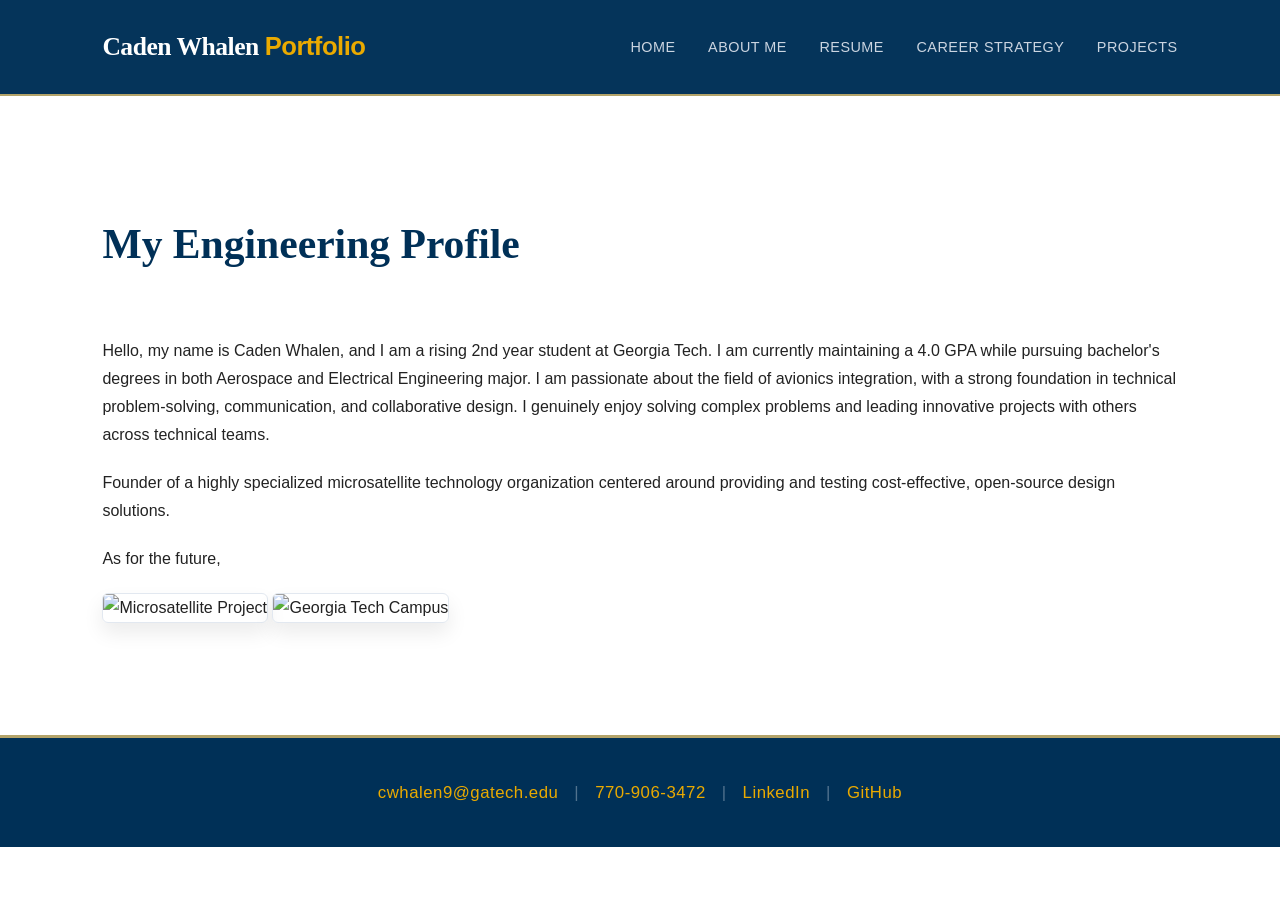
==== about.html @ 5333bf5b "Update about.html" ====
<!DOCTYPE html>
<html lang="en">
<head>
    <meta charset="UTF-8">
    <meta name="viewport" content="width=device-width, initial-scale=1.0">
    <title>Biography | ECE ePortfolio</title>
    <link rel="stylesheet" href="style.css">
</head>
<body>
<!-- Updated Header Blueprint -->
    <header>
        <div class="logo">Caden Whalen <span class="gold-accent">Portfolio</span></div>
        <nav>
            <a href="index.html">Home</a>
            <a href="about.html">About Me</a>
            <a href="resume.html">Resume</a>
            <a href="goals.html">Career Strategy</a>
            <a href="projects.html">Projects</a>
        </nav>
    </header>

    <section class="container">
        <div class="section-header">
            <h2>My Engineering Profile</h2>
        </div>
        <div class="about-grid">
            <div class="about-text">
                <p> Hello, my name is Caden Whalen, and I am a rising 2nd year student at Georgia Tech. I am currently maintaining a 4.0 GPA while pursuing bachelor's degrees in both Aerospace and Electrical Engineering major. I am passionate about the field of avionics integration, with a strong foundation in technical problem-solving, communication, and collaborative design. I genuinely enjoy solving complex problems and leading innovative projects with others across technical teams. </p>
                <p> Founder of a highly specialized microsatellite technology organization centered around providing and testing cost-effective, open-source design solutions.</p>
                <p> As for the future,  </p>
            </div>
            <div class="about-img-container">
                <div class="image-frame">
                    <img src="project-photo.jpg" alt="Microsatellite Project" class="profile-img">
                    <img src="headshot2.jpg" alt="Georgia Tech Campus" class="profile-img">
                </div>
            </div>
        </div>
    </section>

    <footer>
        <div class="footer-container">
            <div class="footer-row">
                <a href="mailto:cwhalen9@gatech.edu">cwhalen9@gatech.edu</a>
                <span class="footer-divider">|</span> 
                <a href="tel:7709063472">770-906-3472</a>
                <span class="footer-divider">|</span>
                <a href="https://www.linkedin.com/in/whalen1" target="_blank">LinkedIn</a>
                <span class="footer-divider">|</span> 
                <a href="#" target="_blank">GitHub</a>
            </div>
        </div>
    </footer>
</body>
</html>
---- style.css ----
/* Custom Global Variables - Official Georgia Tech Palette */
:root {
    --primary-color: #003057;    /* Official GT Tech Navy */
    --secondary-color: #1b365d;  /* Deep Navy Variant */
    --accent-gold: #B3A369;      /* Official GT Tech Gold */
    --buzz-gold: #EAAA00;        /* Official GT Buzz Gold (High Highlight Accent) */
    --text-dark: #222222;        /* High-contrast dark text */
    --text-light: #ffffff;       
    --bg-light: #ffffff;
    --bg-alt: #f4f5f7;           /* Clean Tech Grey */
    --border-subtle: #dddddd;
}

/* Base Configuration & Resets */
* {
    margin: 0;
    padding: 0;
    box-sizing: border-box;
    font-family: 'Inter', sans-serif;
    scroll-behavior: smooth;
}

body {
    color: var(--text-dark);
    background-color: var(--bg-light);
    line-height: 1.75;
    font-size: 1rem;
}

/* Premium Sticky Header Styling */
header {
    background-color: rgba(0, 48, 87, 0.98); /* Solid GT Navy baseline */
    backdrop-filter: blur(8px);
    display: flex;
    justify-content: space-between;
    align-items: center;
    padding: 1.5rem 8%;
    position: sticky;
    top: 0;
    z-index: 1000;
    border-bottom: 2px solid var(--accent-gold);
}

header .logo {
    font-family: 'Playfair Display', serif;
    color: var(--text-light);
    font-size: 1.6rem;
    font-weight: 600;
    letter-spacing: -0.5px;
}

header .gold-accent {
    color: var(--buzz-gold);
}

nav a {
    color: #cbd5e1;
    text-decoration: none;
    margin-left: 28px;
    font-size: 0.9rem;
    font-weight: 500;
    letter-spacing: 0.5px;
    text-transform: uppercase;
    transition: color 0.3s ease;
}

nav a:hover {
    color: var(--buzz-gold);
}

nav a.active {
    color: var(--buzz-gold);
    border-bottom: 2px solid var(--buzz-gold);
    padding-bottom: 4px;
}

/* Layout Padding & Structures */
.container {
    padding: 7rem 8%;
}

.bg-alt {
    background-color: var(--bg-alt);
}

.text-center {
    text-align: center;
}

.max-width-text {
    max-width: 700px;
    margin-bottom: 2.5rem;
    font-size: 1.05rem;
}

.text-center .max-width-text {
    margin-left: auto;
    margin-right: auto;
}

/* Typography Elements */
.section-header {
    margin-bottom: 3.5rem;
}

.section-tag {
    display: block;
    color: var(--accent-gold);
    text-transform: uppercase;
    font-size: 0.8rem;
    font-weight: 600;
    letter-spacing: 2px;
    margin-bottom: 0.5rem;
}

h2 {
    font-family: 'Playfair Display', serif;
    font-size: 2.6rem;
    color: var(--primary-color);
    font-weight: 600;
}

h3 {
    font-family: 'Playfair Display', serif;
    font-size: 1.6rem;
    color: var(--primary-color);
    margin-bottom: 15px;
}

p {
    margin-bottom: 1.25rem;
    font-weight: 300;
}

.lead-text {
    font-size: 1.25rem;
    color: var(--primary-color);
    line-height: 1.6;
    font-weight: 400;
}

/* Premium Hero Module */
.hero {
    background: linear-gradient(135deg, var(--primary-color) 0%, #011627 100%);
    min-height: 85vh;
    display: flex;
    align-items: center;
    padding: 5rem 8%;
    color: var(--text-light);
}

.hero-grid {
    display: grid;
    grid-template-columns: 1.2fr 1fr; /* Distributes space between text and image */
    gap: 60px;
    align-items: center;
    width: 100%;
    max-width: 1400px;
    margin: 0 auto;
}

.hero-content {
    max-width: 850px;
}

.hero-content .subtitle {
    font-size: 0.9rem;
    text-transform: uppercase;
    letter-spacing: 3px;
    color: var(--buzz-gold);
    font-weight: 600;
    display: block;
    margin-bottom: 1.5rem;
}

.hero-content h1 {
    font-family: 'Playfair Display', serif;
    font-size: 4rem;
    line-height: 1.15;
    font-weight: 600;
    margin-bottom: 2rem;
    letter-spacing: -1px;
}

.hero-content .italic-text {
    font-family: 'Playfair Display', serif;
    font-style: italic;
    font-weight: 400;
    color: #e2e8f0;
}

.hero-content p {
    font-size: 1.25rem;
    color: #94a3b8;
    max-width: 650px;
    margin-bottom: 2.5rem;
}

/* Hero Quick Navigation Buttons */
.hero-buttons {
    display: flex;
    flex-wrap: wrap;
    gap: 15px;
    margin-top: 1rem;
}

.btn-hero-outline {
    display: inline-block;
    border: 2px solid var(--buzz-gold);
    color: var(--buzz-gold);
    background: transparent;
    padding: 12px 28px;
    text-decoration: none;
    font-size: 0.9rem;
    font-weight: 600;
    letter-spacing: 0.5px;
    transition: all 0.2s ease;
}

.btn-hero-outline:hover {
    background-color: var(--buzz-gold);
    color: var(--primary-color);
    transform: translateY(-2px);
}

/* Hero Profile Image Styling */
.hero-image-wrapper {
    display: flex;
    justify-content: center;
    align-items: center;
    position: relative;
}

.hero-profile-img {
    width: 100%;
    max-width: 450px;
    height: auto;
    border-radius: 4px;
    border: 2px solid var(--accent-gold);
    box-shadow: 0 20px 40px rgba(0,0,0,0.4);
    object-fit: cover;
}

/* Premium Buttons Styling */
.btn-primary {
    display: inline-block;
    background-color: var(--buzz-gold);
    color: var(--primary-color);
    padding: 14px 30px;
    text-decoration: none;
    font-size: 0.9rem;
    font-weight: 600;
    letter-spacing: 0.5px;
    transition: transform 0.2s ease, background-color 0.2s ease;
}

.btn-primary:hover {
    background-color: #ffd15c;
    transform: translateY(-2px);
}

.btn-secondary {
    display: inline-block;
    border: 2px solid var(--primary-color);
    color: var(--primary-color);
    padding: 12px 28px;
    text-decoration: none;
    font-size: 0.9rem;
    font-weight: 600;
    letter-spacing: 0.5px;
    transition: all 0.2s ease;
    margin-bottom: 2.5rem;
}

.btn-secondary:hover {
    background-color: var(--primary-color);
    color: var(--text-light);
}

/* --- Engineering Profile Section --- */
.profile-section {
    padding: 5rem 8%;
    background-color: #ffffff; 
}

.profile-container {
    display: grid;
    /* This creates a 60/40 split between text and images */
    grid-template-columns: 1.5fr 1fr; 
    gap: 50px;
    max-width: 1200px;
    margin: 0 auto;
    align-items: start;
}

/* Typography for the Text Column */
.profile-text h2 {
    font-family: 'Playfair Display', serif;
    color: var(--primary-color); 
    font-size: 3rem;
    margin-bottom: 2rem;
    letter-spacing: -0.5px;
}

.profile-text p {
    font-size: 1.15rem;
    line-height: 1.8;
    color: #475569;
    margin-bottom: 1.75rem;
}

/* Styling for the 3 Stacked Images */
.profile-images {
    display: flex;
    flex-direction: column;
    gap: 25px; /* Space between the stacked images */
}

.profile-img {
    width: 100%;
    height: auto;
    border-radius: 6px;
    box-shadow: 0 10px 20px rgba(0, 0, 0, 0.08); /* Soft professional shadow */
    border: 1px solid #e2e8f0;
    object-fit: cover;
    transition: transform 0.3s ease;
}

/* Optional: Slight zoom effect when you hover over the images */
.profile-img:hover {
    transform: translateY(-3px);
}

/* Interactive Document Container */
.resume-wrapper {
    margin-top: 1rem;
    border: 1px solid var(--border-subtle);
    background: #fff;
    padding: 15px;
    box-shadow: 0 20px 40px rgba(0,0,0,0.04);
}

.resume-frame {
    width: 100%;
    height: 700px;
    border: none;
}

/* Elegant Goals Architecture */
.goals-grid {
    display: grid;
    grid-template-columns: 1fr 1fr;
    gap: 40px;
}

.premium-card {
    background: var(--bg-light);
    padding: 3rem;
    border: 1px solid var(--border-subtle);
    border-top: 4px solid var(--primary-color);
    box-shadow: 0 10px 30px rgba(0,0,0,0.02);
    position: relative;
    transition: transform 0.3s ease;
}

.premium-card:hover {
    transform: translateY(-5px);
    border-top-color: var(--buzz-gold);
}

.premium-card .card-num {
    font-family: 'Playfair Display', serif;
    font-size: 3.5rem;
    color: rgba(179, 163, 105, 0.2);
    position: absolute;
    top: 1.5rem;
    right: 2.5rem;
    font-weight: 600;
}

/* Technical Showcases */
.showcase-card {
    background: var(--bg-light);
    border: 1px solid var(--border-subtle);
    display: flex;
    flex-direction: column;
    padding: 3.5rem;
    box-shadow: 0 10px 30px rgba(0,0,0,0.02);
}

.mt-4 {
    margin-top: 2.5rem;
}

.project-badge {
    display: inline-block;
    font-size: 0.75rem;
    text-transform: uppercase;
    font-weight: 600;
    letter-spacing: 1px;
    color: var(--accent-gold);
    margin-bottom: 0.75rem;
}

.project-status {
    font-size: 0.85rem;
    text-transform: uppercase;
    color: #64748b;
    font-weight: 500;
    margin-bottom: 1.5rem;
    letter-spacing: 0.5px;
}

.showcase-gallery {
    display: grid;
    grid-template-columns: 1fr 1fr;
    gap: 25px;
    margin-top: 2.5rem;
}

.showcase-gallery img {
    width: 100%;
    height: 250px;
    object-fit: cover;
    border: 1px solid var(--border-subtle);
}

/* Updated Single-Line Footer Architecture */
footer {
    background-color: var(--primary-color);
    color: #cbd5e1;
    padding: 2.5rem 8%;
    font-size: 0.95rem;
    border-top: 3px solid var(--accent-gold);
}

.footer-container {
    display: flex;
    justify-content: center;
    align-items: center;
    text-align: center;
    width: 100%;
}

.footer-row {
    display: flex;
    align-items: center;
    justify-content: center;
    flex-wrap: wrap;
    gap: 16px;
    font-size: 1.05rem;
    letter-spacing: 0.5px;
}

/* All footer links base color set to Buzz Gold */
.footer-row a {
    color: var(--buzz-gold);
    text-decoration: none;
    font-weight: 500;
    transition: color 0.2s ease;
}

/* Uniform hover effect for all links */
.footer-row a:hover {
    color: var(--text-light);
}

.footer-divider {
    color: #cbd5e1;
    opacity: 0.4;
    user-select: none;
}

/* Responsive Scaling Layouts */
@media (max-width: 1024px) {
    .hero-grid {
        grid-template-columns: 1fr;
        text-align: center;
        gap: 50px;
    }
    
    .hero-content {
        margin: 0 auto;
    }
    
    .hero-buttons {
        justify-content: center; /* Centers the buttons on mobile */
    }
    
    /* ...keep your other existing media queries in here... */
}
    .about-grid, .goals-grid {
        grid-template-columns: 1fr;
        gap: 40px;
    }
    .showcase-gallery {
        grid-template-columns: 1fr;
    }
    .hero-content h1 {
        font-size: 2.8rem;
    }
.profile-container {
        grid-template-columns: 1fr; /* Stacks everything into one single column */
        gap: 40px;
    }
}

@media (max-width: 768px) {
    header {
        flex-direction: column;
        padding: 1.5rem 0;
        gap: 15px;
    }
    nav a {
        margin: 0 10px;
        font-size: 0.8rem;
    }
    .container {
        padding: 4rem 5%;
    }
    .footer-row {
        gap: 10px;
        font-size: 0.95rem;
    }
}
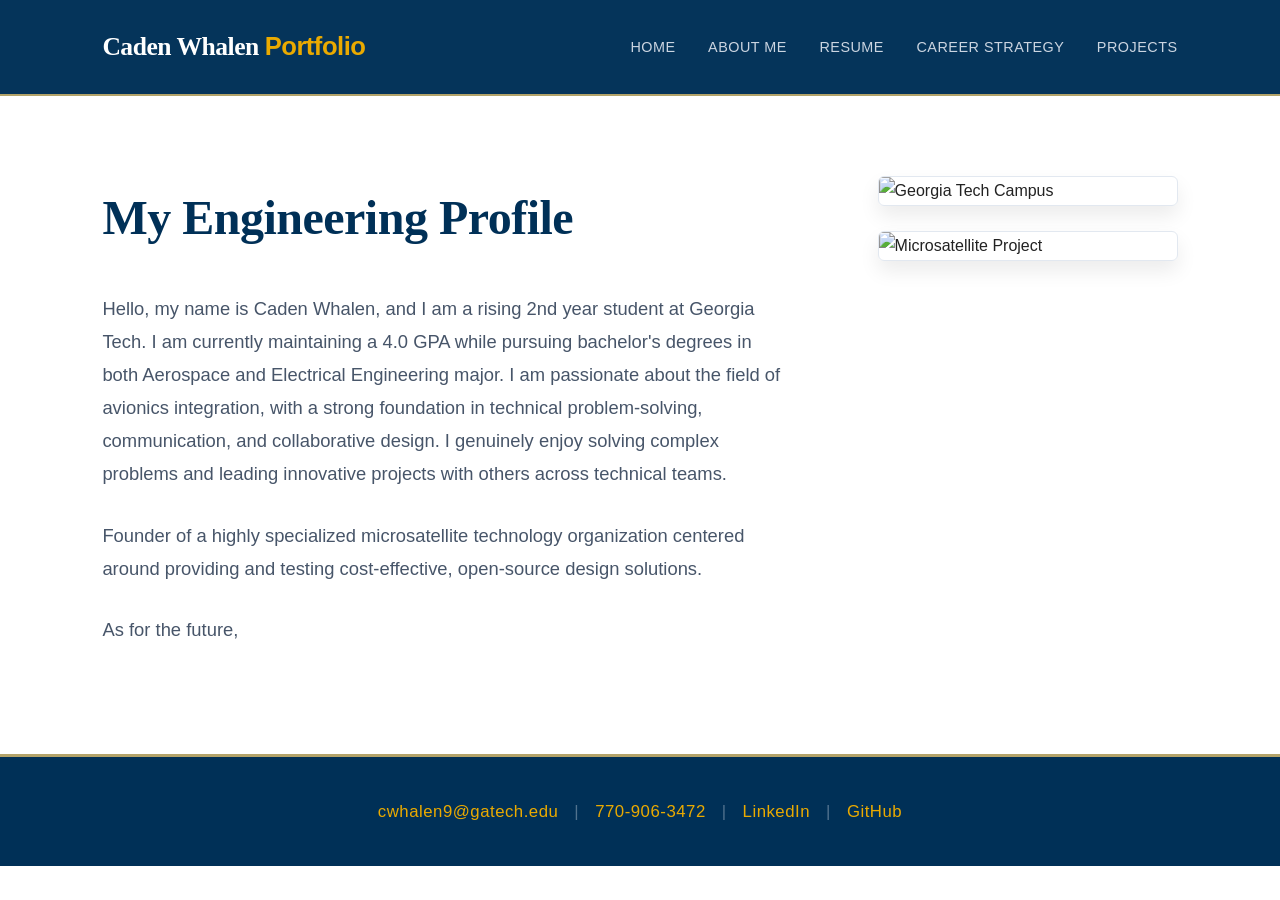
==== commit 574f9b8a: "Update about.html" ====
--- a/about.html
+++ b/about.html
@@ -19,24 +19,24 @@
         </nav>
     </header>
 
-    <section class="container">
-        <div class="section-header">
-            <h2>My Engineering Profile</h2>
-        </div>
-        <div class="about-grid">
-            <div class="about-text">
-                <p> Hello, my name is Caden Whalen, and I am a rising 2nd year student at Georgia Tech. I am currently maintaining a 4.0 GPA while pursuing bachelor's degrees in both Aerospace and Electrical Engineering major. I am passionate about the field of avionics integration, with a strong foundation in technical problem-solving, communication, and collaborative design. I genuinely enjoy solving complex problems and leading innovative projects with others across technical teams. </p>
-                <p> Founder of a highly specialized microsatellite technology organization centered around providing and testing cost-effective, open-source design solutions.</p>
-                <p> As for the future,  </p>
+<section class="profile-section">
+        <div class="profile-container">
+            
+            <div class="profile-text">
+                <h2>My Engineering Profile</h2>
+                <p>Hello, my name is Caden Whalen, and I am a rising 2nd year student at Georgia Tech. I am currently maintaining a 4.0 GPA while pursuing bachelor's degrees in both Aerospace and Electrical Engineering major. I am passionate about the field of avionics integration, with a strong foundation in technical problem-solving, communication, and collaborative design. I genuinely enjoy solving complex problems and leading innovative projects with others across technical teams.</p>
+                
+                <p>Founder of a highly specialized microsatellite technology organization centered around providing and testing cost-effective, open-source design solutions.</p>
+                
+                <p>As for the future,</p>
             </div>
-            <div class="about-img-container">
-                <div class="image-frame">
-                    <img src="project-photo.jpg" alt="Microsatellite Project" class="profile-img">
-                    <img src="headshot2.jpg" alt="Georgia Tech Campus" class="profile-img">
-                </div>
+
+            <div class="profile-images">
+                <img src="gatech-campus.jpg" alt="Georgia Tech Campus" class="profile-img">
+                <img src="satellite-project.jpg" alt="Microsatellite Project" class="profile-img">
             </div>
-        </div>
-    </section>
+
+        </div> </section>
 
     <footer>
         <div class="footer-container">
--- a/style.css
+++ b/style.css
@@ -283,14 +283,33 @@
     background-color: #ffffff; 
 }
 
+/* Update the grid layout to force a strict text/image split */
 .profile-container {
     display: grid;
-    /* This creates a 60/40 split between text and images */
-    grid-template-columns: 1.5fr 1fr; 
+    /* Changes to a 2-to-1 ratio: text takes up 66%, images 33% */
+    grid-template-columns: 2fr 1fr; 
     gap: 50px;
     max-width: 1200px;
     margin: 0 auto;
     align-items: start;
+}
+
+/* Update the image sizing to strictly limit how large they can get */
+.profile-img {
+    width: 100%;
+    max-width: 300px; /* Forces the images to never exceed 300px wide */
+    margin-left: auto; /* Pushes them flush to the right edge */
+    height: auto;
+    border-radius: 6px;
+    box-shadow: 0 10px 20px rgba(0, 0, 0, 0.08);
+    border: 1px solid #e2e8f0;
+    object-fit: cover;
+    transition: transform 0.3s ease;
+}
+
+/* Optional hover effect */
+.profile-img:hover {
+    transform: translateY(-3px);
 }
 
 /* Typography for the Text Column */
@@ -499,10 +518,7 @@
     .hero-content h1 {
         font-size: 2.8rem;
     }
-.profile-container {
-        grid-template-columns: 1fr; /* Stacks everything into one single column */
-        gap: 40px;
-    }
+
 }
 
 @media (max-width: 768px) {
@@ -522,4 +538,14 @@
         gap: 10px;
         font-size: 0.95rem;
     }
-}
+    .profile-container {
+        grid-template-columns: 1fr; 
+        gap: 40px;
+    }
+    
+    .profile-img {
+        margin-left: 0; /* Centers images on mobile */
+        margin: 0 auto; 
+    }
+}
+}
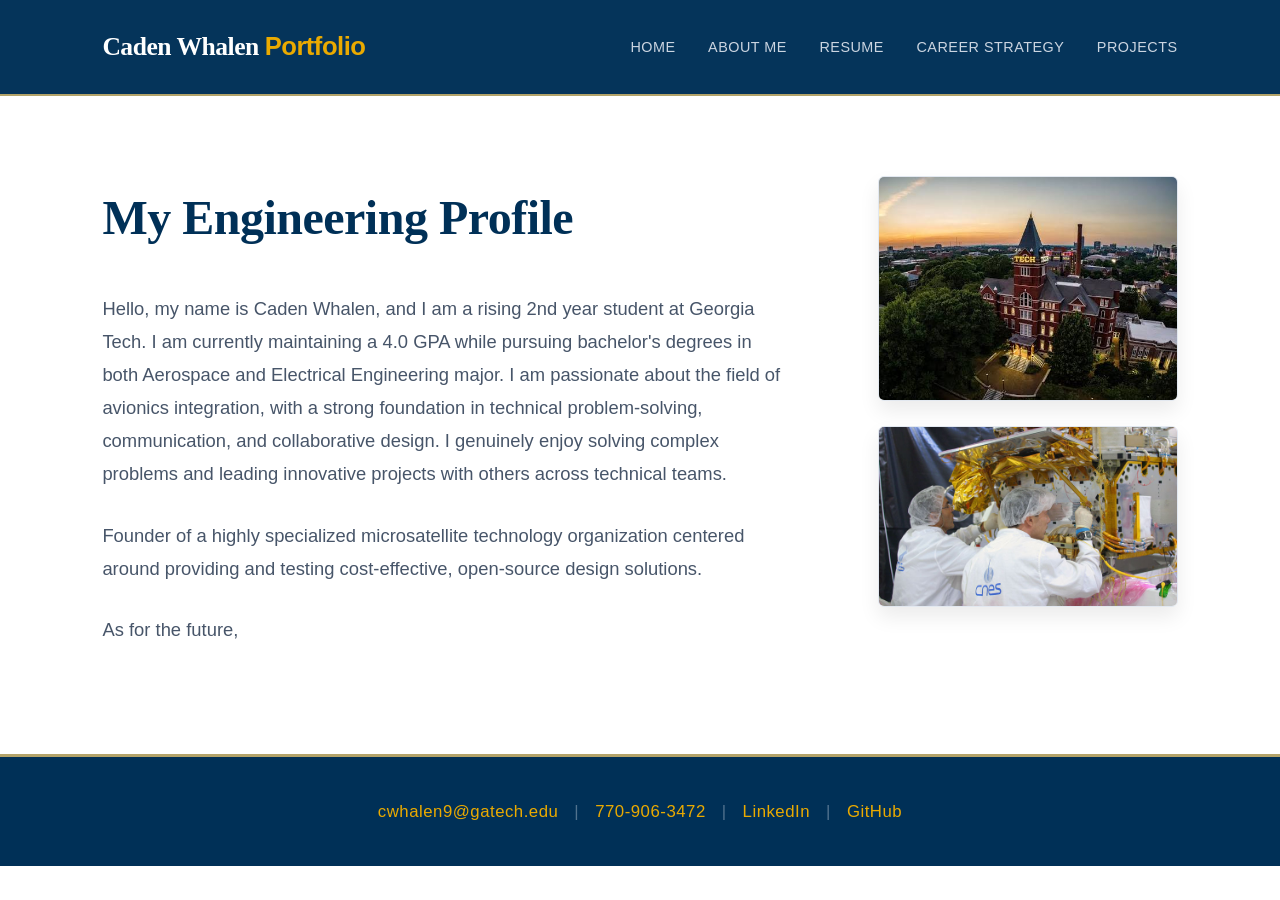
==== commit 49a700d4: "Update about.html" ====
--- a/about.html
+++ b/about.html
@@ -32,8 +32,8 @@
             </div>
 
             <div class="profile-images">
-                <img src="gatech-campus.jpg" alt="Georgia Tech Campus" class="profile-img">
-                <img src="satellite-project.jpg" alt="Microsatellite Project" class="profile-img">
+                <img src="about1.jpg" alt="Georgia Tech Campus" class="profile-img">
+                <img src="about3.jpg" alt="Microsatellite Project" class="profile-img">
             </div>
 
         </div> </section>
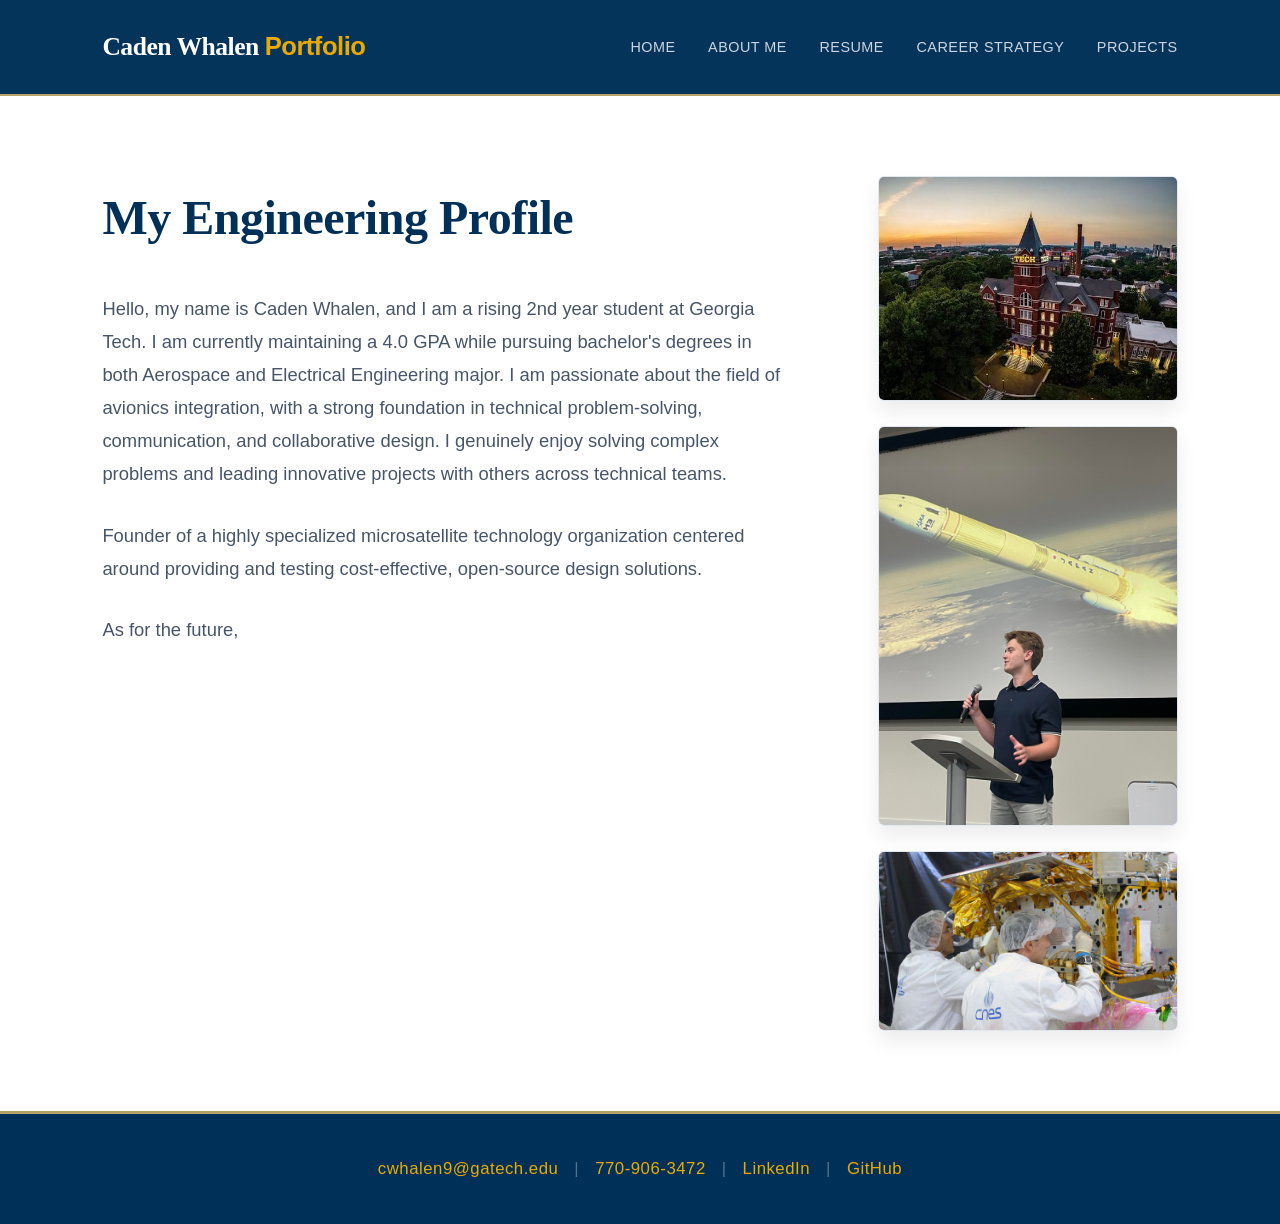
==== commit 731d51c3: "Update about.html" ====
--- a/about.html
+++ b/about.html
@@ -33,6 +33,7 @@
 
             <div class="profile-images">
                 <img src="about1.jpg" alt="Georgia Tech Campus" class="profile-img">
+                <img src="IMG_7194_(2).jpg" alt="Georgia Tech Campus" class="profile-img">
                 <img src="about3.jpg" alt="Microsatellite Project" class="profile-img">
             </div>
 
--- a/style.css
+++ b/style.css
@@ -398,6 +398,54 @@
 }
 
 /* Technical Showcases */
+/* Project Section Styles */
+.project-grid-section {
+    padding: 4rem 8%;
+    background-color: #f8fafc; /* Light gray background to separate from hero */
+}
+
+.project-grid-section h2 {
+    font-size: 2.5rem;
+    margin-bottom: 2rem;
+    color: var(--primary-color);
+}
+
+.project-grid {
+    display: grid;
+    grid-template-columns: repeat(auto-fit, minmax(300px, 1fr));
+    gap: 30px;
+}
+
+.project-card {
+    background: white;
+    padding: 2rem;
+    border-radius: 8px;
+    border: 1px solid #e2e8f0;
+    transition: transform 0.2s ease, box-shadow 0.2s ease;
+}
+
+.project-card:hover {
+    transform: translateY(-5px);
+    box-shadow: 0 10px 20px rgba(0,0,0,0.1);
+}
+
+.project-card h3 {
+    margin-bottom: 1rem;
+    color: var(--primary-color);
+}
+
+.btn-secondary {
+    display: inline-block;
+    margin-top: 1.5rem;
+    padding: 10px 20px;
+    background-color: var(--primary-color);
+    color: white;
+    text-decoration: none;
+    font-size: 0.8rem;
+    font-weight: 600;
+    border-radius: 4px;
+}
+
 .showcase-card {
     background: var(--bg-light);
     border: 1px solid var(--border-subtle);
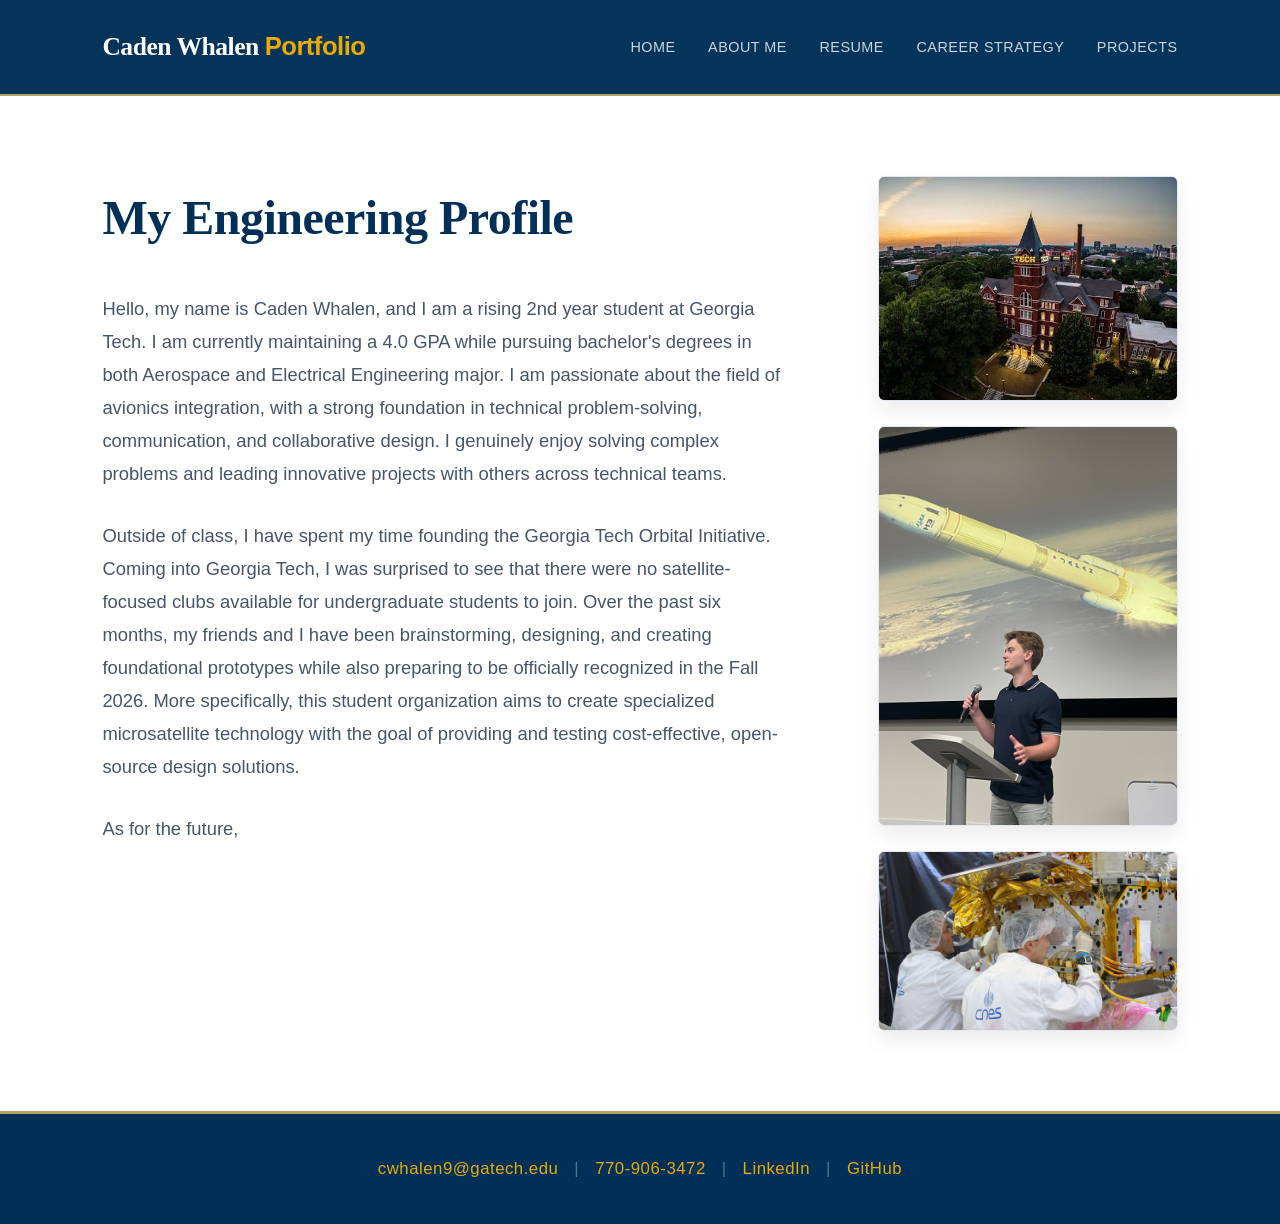
==== commit bea1e1a1: "Update about.html" ====
--- a/about.html
+++ b/about.html
@@ -26,14 +26,14 @@
                 <h2>My Engineering Profile</h2>
                 <p>Hello, my name is Caden Whalen, and I am a rising 2nd year student at Georgia Tech. I am currently maintaining a 4.0 GPA while pursuing bachelor's degrees in both Aerospace and Electrical Engineering major. I am passionate about the field of avionics integration, with a strong foundation in technical problem-solving, communication, and collaborative design. I genuinely enjoy solving complex problems and leading innovative projects with others across technical teams.</p>
                 
-                <p>Founder of a highly specialized microsatellite technology organization centered around providing and testing cost-effective, open-source design solutions.</p>
+                <p>Outside of class, I have spent my time founding the Georgia Tech Orbital Initiative. Coming into Georgia Tech, I was surprised to see that there were no satellite-focused clubs available for undergraduate students to join. Over the past six months, my friends and I have been brainstorming, designing, and creating foundational prototypes while also preparing to be officially recognized in the Fall 2026. More specifically, this student organization aims to create specialized microsatellite technology with the goal of providing and testing cost-effective, open-source design solutions.</p>
                 
                 <p>As for the future,</p>
             </div>
 
             <div class="profile-images">
                 <img src="about1.jpg" alt="Georgia Tech Campus" class="profile-img">
-                <img src="IMG_7194_(2).jpg" alt="Georgia Tech Campus" class="profile-img">
+                <img src="IMG_7194_(2).jpg" alt="Georgia Tech" class="profile-img">
                 <img src="about3.jpg" alt="Microsatellite Project" class="profile-img">
             </div>
 
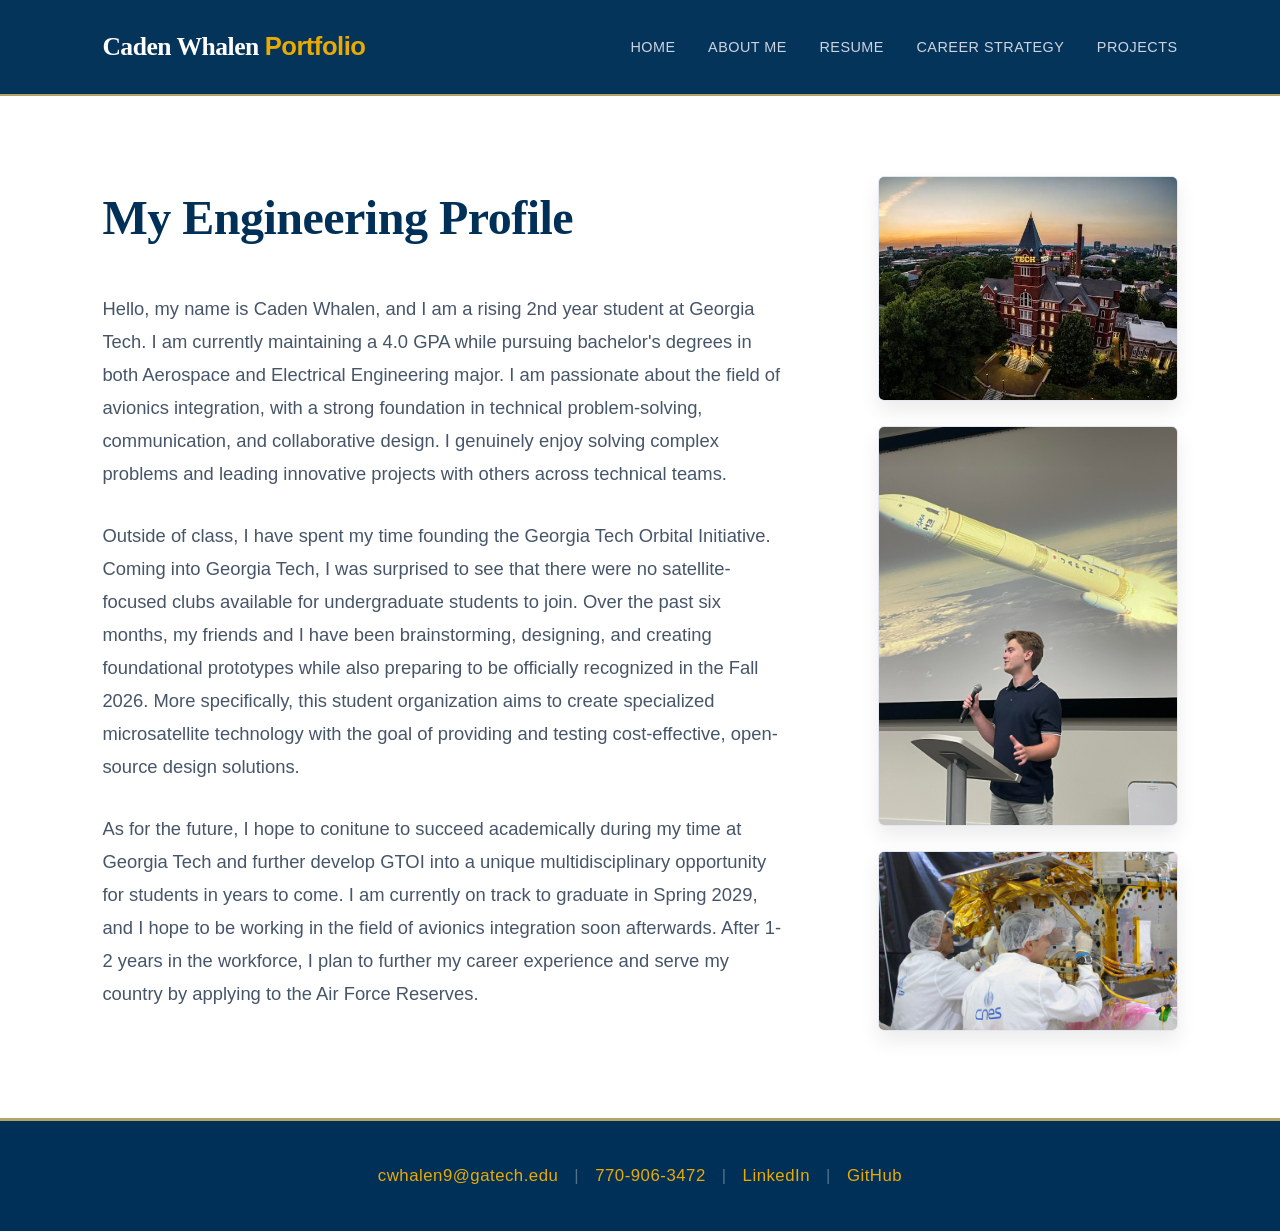
==== commit 41e65ee9: "Update about.html" ====
--- a/about.html
+++ b/about.html
@@ -28,7 +28,7 @@
                 
                 <p>Outside of class, I have spent my time founding the Georgia Tech Orbital Initiative. Coming into Georgia Tech, I was surprised to see that there were no satellite-focused clubs available for undergraduate students to join. Over the past six months, my friends and I have been brainstorming, designing, and creating foundational prototypes while also preparing to be officially recognized in the Fall 2026. More specifically, this student organization aims to create specialized microsatellite technology with the goal of providing and testing cost-effective, open-source design solutions.</p>
                 
-                <p>As for the future,</p>
+                <p>As for the future, I hope to conitune to succeed academically during my time at Georgia Tech and further develop GTOI into a unique multidisciplinary opportunity for students in years to come. I am currently on track to graduate in Spring 2029, and I hope to be working in the field of avionics integration soon afterwards. After 1-2 years in the workforce, I plan to further my career experience and serve my country by applying to the Air Force Reserves. </p>
             </div>
 
             <div class="profile-images">
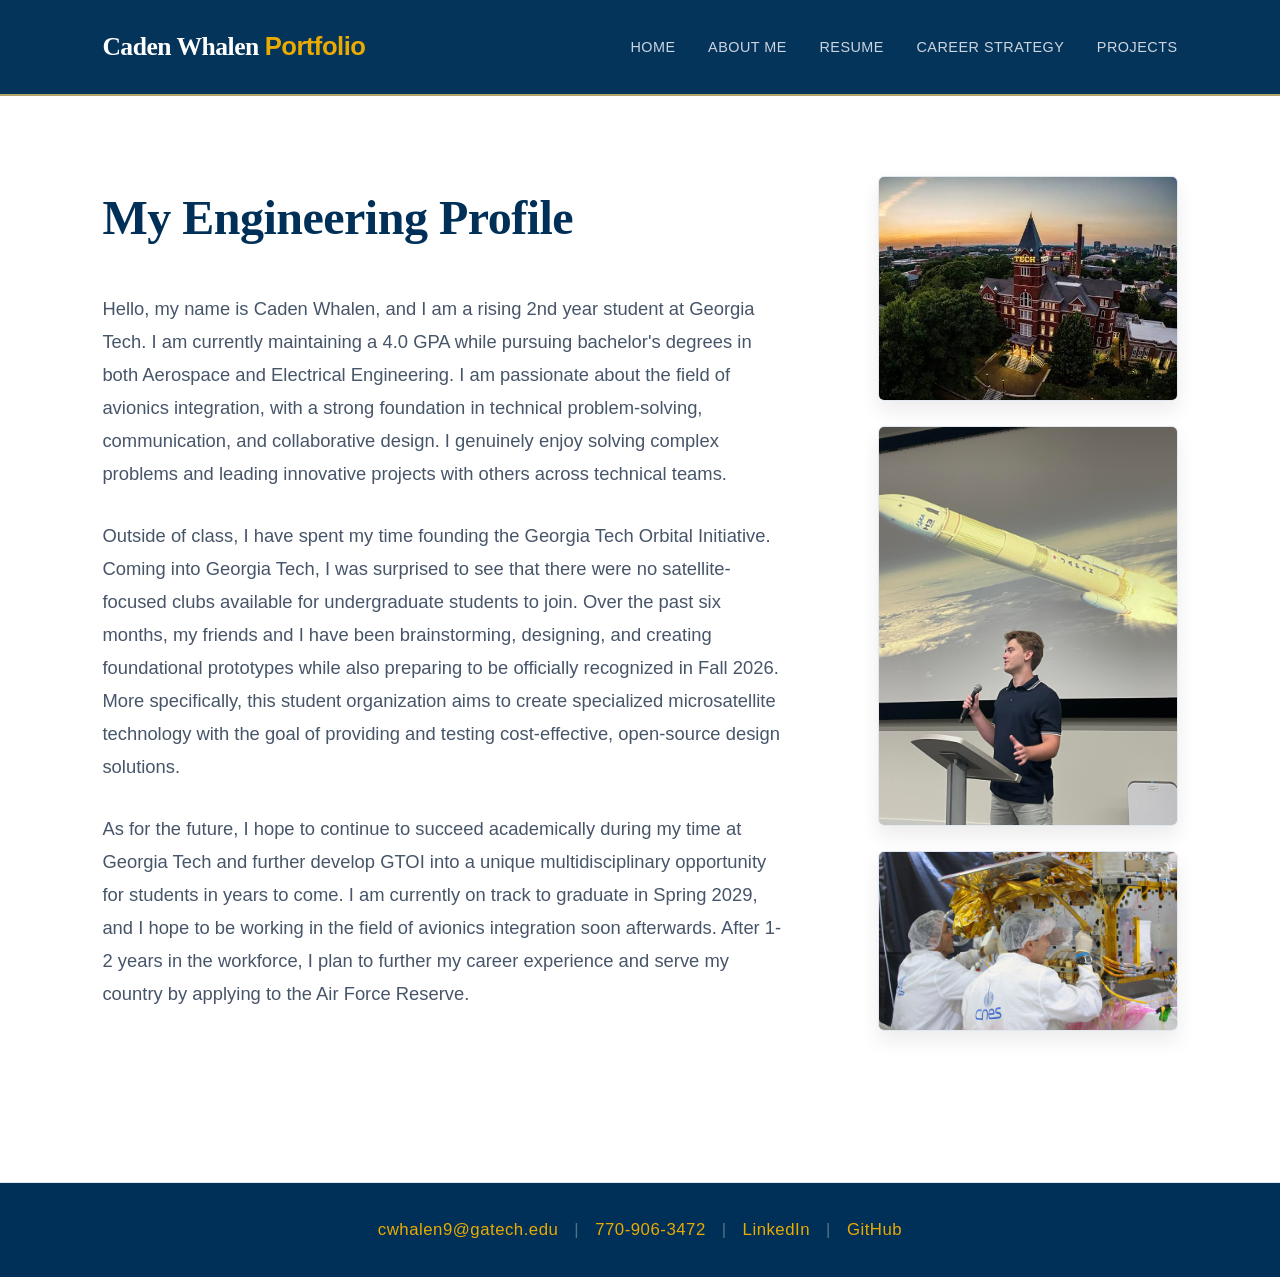
==== commit 34daa930: "Update about.html" ====
--- a/about.html
+++ b/about.html
@@ -24,11 +24,11 @@
             
             <div class="profile-text">
                 <h2>My Engineering Profile</h2>
-                <p>Hello, my name is Caden Whalen, and I am a rising 2nd year student at Georgia Tech. I am currently maintaining a 4.0 GPA while pursuing bachelor's degrees in both Aerospace and Electrical Engineering major. I am passionate about the field of avionics integration, with a strong foundation in technical problem-solving, communication, and collaborative design. I genuinely enjoy solving complex problems and leading innovative projects with others across technical teams.</p>
+                <p>Hello, my name is Caden Whalen, and I am a rising 2nd year student at Georgia Tech. I am currently maintaining a 4.0 GPA while pursuing bachelor's degrees in both Aerospace and Electrical Engineering. I am passionate about the field of avionics integration, with a strong foundation in technical problem-solving, communication, and collaborative design. I genuinely enjoy solving complex problems and leading innovative projects with others across technical teams.</p>
                 
-                <p>Outside of class, I have spent my time founding the Georgia Tech Orbital Initiative. Coming into Georgia Tech, I was surprised to see that there were no satellite-focused clubs available for undergraduate students to join. Over the past six months, my friends and I have been brainstorming, designing, and creating foundational prototypes while also preparing to be officially recognized in the Fall 2026. More specifically, this student organization aims to create specialized microsatellite technology with the goal of providing and testing cost-effective, open-source design solutions.</p>
+                <p>Outside of class, I have spent my time founding the Georgia Tech Orbital Initiative. Coming into Georgia Tech, I was surprised to see that there were no satellite-focused clubs available for undergraduate students to join. Over the past six months, my friends and I have been brainstorming, designing, and creating foundational prototypes while also preparing to be officially recognized in Fall 2026. More specifically, this student organization aims to create specialized microsatellite technology with the goal of providing and testing cost-effective, open-source design solutions.</p>
                 
-                <p>As for the future, I hope to conitune to succeed academically during my time at Georgia Tech and further develop GTOI into a unique multidisciplinary opportunity for students in years to come. I am currently on track to graduate in Spring 2029, and I hope to be working in the field of avionics integration soon afterwards. After 1-2 years in the workforce, I plan to further my career experience and serve my country by applying to the Air Force Reserves. </p>
+                <p>As for the future, I hope to continue to succeed academically during my time at Georgia Tech and further develop GTOI into a unique multidisciplinary opportunity for students in years to come. I am currently on track to graduate in Spring 2029, and I hope to be working in the field of avionics integration soon afterwards. After 1-2 years in the workforce, I plan to further my career experience and serve my country by applying to the Air Force Reserve. </p>
             </div>
 
             <div class="profile-images">
--- a/style.css
+++ b/style.css
@@ -596,4 +596,80 @@
         margin: 0 auto; 
     }
 }
-}
+.content-wrapper {
+    padding: 5rem 15%;
+    max-width: 1000px;
+    margin: 0 auto;
+}
+
+.content-wrapper h1 {
+    font-size: 3rem;
+    color: var(--primary-color);
+}
+
+.content-wrapper h2 {
+    margin-top: 2rem;
+    color: var(--primary-color);
+}
+/* Project Page Specific Styles */
+.project-page {
+    line-height: 1.6;
+    color: #334155;
+}
+
+.project-hero {
+    background: #011627;
+    color: white;
+    padding: 4rem 8%;
+    text-align: center;
+}
+
+.status-badge {
+    background: #FFB703;
+    color: #011627;
+    display: inline-block;
+    padding: 5px 15px;
+    border-radius: 20px;
+    font-weight: bold;
+    margin-top: 10px;
+}
+
+.project-content {
+    max-width: 800px;
+    margin: 3rem auto;
+    padding: 0 5%;
+}
+
+.project-visuals img {
+    width: 100%;
+    border-radius: 8px;
+    margin: 2rem 0;
+    box-shadow: 0 4px 6px rgba(0,0,0,0.1);
+}
+
+footer {
+    text-align: center;
+    padding: 2rem;
+    border-top: 1px solid #e2e8f0;
+    margin-top: 4rem;
+}
+/* Mobile Responsive Fix for Project Cards */
+@media (max-width: 768px) {
+    .project-grid {
+        display: flex;
+        flex-direction: column; /* Stack cards vertically */
+        padding: 0 20px;
+    }
+
+    .project-card {
+        width: 100%; /* Make card take up the full screen width */
+        margin-bottom: 20px;
+        padding: 15px; /* Add a little breathing room */
+        box-sizing: border-box; /* Ensures padding doesn't break the width */
+    }
+
+    .project-thumbnail {
+        height: 200px; /* Adjust height so it isn't too tall/short on phones */
+    }
+}
+}
